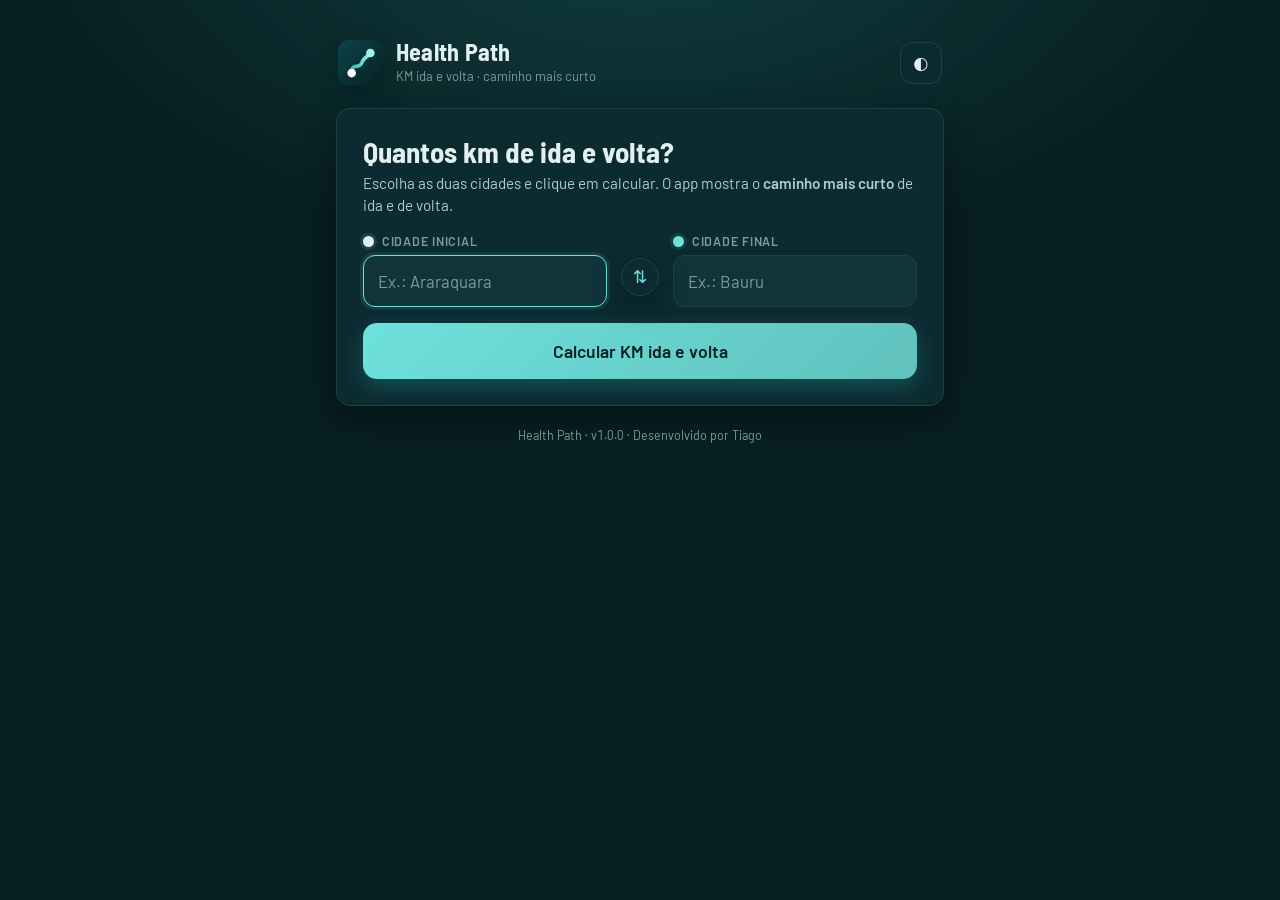
==== path/index.html @ 0a51edda "Health Path 1.0.0: KM ida e volta entre duas cidades (PWA + arquivo único) Co-Authored-By: Claude So" ====
<!doctype html>
<html lang="pt-BR" data-tema="escuro">
<head>
<meta charset="utf-8">
<meta name="viewport" content="width=device-width,initial-scale=1,viewport-fit=cover">
<meta http-equiv="Content-Security-Policy" content="default-src 'self'; script-src 'self'; style-src 'self'; img-src 'self' data:; font-src 'self' data:; connect-src 'self' https://valhalla1.openstreetmap.de https://routing.openstreetmap.de; manifest-src 'self'; base-uri 'none'; form-action 'none'">
<title>Health Path · KM ida e volta</title>
<meta name="description" content="Health Path: KM de ida e volta entre duas cidades, pelo caminho mais curto.">
<meta name="theme-color" content="#071E22">
<link rel="manifest" href="manifest.webmanifest">
<link rel="icon" type="image/svg+xml" href="icons/icone.svg">
<link rel="apple-touch-icon" href="icons/icon-192.png">
<link rel="stylesheet" href="path.css">
</head>
<body>
<main class="app">
  <header class="topo">
    <div class="marca">
      <svg class="logo" viewBox="0 0 64 64" aria-hidden="true"><defs><linearGradient id="lg" x1="0" y1="0" x2="1" y2="1"><stop offset="0" stop-color="#0e444b"/><stop offset="1" stop-color="#061f23"/></linearGradient><linearGradient id="lt" x1="0" y1="1" x2="1" y2="0"><stop offset="0" stop-color="#2fb5ac"/><stop offset="1" stop-color="#9af5ea"/></linearGradient></defs><rect width="64" height="64" rx="15" fill="url(#lg)"/><path d="M19 45C19 31 30 41 33 32S45 21 45 19" fill="none" stroke="url(#lt)" stroke-width="5" stroke-linecap="round"/><circle cx="19" cy="46" r="6" fill="#fff"/><circle cx="45" cy="18" r="6" fill="#9af5ea"/></svg>
      <div><b>Health Path</b><span>KM ida e volta · caminho mais curto</span></div>
    </div>
    <div class="topo-bt">
      <button type="button" class="ic-bt" id="bt-instalar" hidden title="Instalar o aplicativo" aria-label="Instalar o aplicativo">⬇</button>
      <button type="button" class="ic-bt" id="bt-tema" title="Trocar tema (claro/escuro)" aria-label="Trocar tema">◐</button>
    </div>
  </header>

  <section class="card" aria-labelledby="h-calc">
    <h1 id="h-calc">Quantos km de ida e volta?</h1>
    <p class="sub">Escolha as duas cidades e clique em calcular. O app mostra o <b>caminho mais curto</b> de ida e de volta.</p>
    <form id="form" autocomplete="off" novalidate>
      <div class="par">
        <label class="campo" for="in-a"><span class="rot"><i class="pino a"></i>Cidade inicial</span>
          <input id="in-a" type="text" inputmode="search" placeholder="Ex.: Araraquara" autocapitalize="words" spellcheck="false" aria-autocomplete="list" aria-controls="sug-a" role="combobox" aria-expanded="false">
          <ul class="sug" id="sug-a" role="listbox" hidden></ul>
        </label>
        <button type="button" class="troca" id="bt-troca" title="Inverter as cidades" aria-label="Inverter as cidades">⇅</button>
        <label class="campo" for="in-b"><span class="rot"><i class="pino b"></i>Cidade final</span>
          <input id="in-b" type="text" inputmode="search" placeholder="Ex.: Bauru" autocapitalize="words" spellcheck="false" aria-autocomplete="list" aria-controls="sug-b" role="combobox" aria-expanded="false">
          <ul class="sug" id="sug-b" role="listbox" hidden></ul>
        </label>
      </div>
      <p class="erro" id="erro" role="alert" hidden></p>
      <button type="submit" class="calc" id="bt-calc"><span class="calc-t">Calcular KM ida e volta</span><span class="calc-s" aria-hidden="true"></span></button>
    </form>
    <div class="recentes" id="recentes" hidden><span>Recentes</span><div id="rec-lista"></div></div>
  </section>

  <section class="card res" id="res" aria-live="polite" hidden>
    <div class="res-topo"><span class="rota" id="res-rota"></span></div>
    <div class="total"><b id="res-total">0</b><span>km · ida e volta</span></div>
    <div class="stats">
      <div><small>Ida</small><b id="res-ida">0 km</b></div>
      <div><small>Volta</small><b id="res-volta">0 km</b></div>
      <div><small>Tempo (ida e volta)</small><b id="res-tempo">—</b></div>
    </div>
    <div class="mapa" id="res-mapa" role="img" aria-label="Desenho do caminho"></div>
    <div class="acoes"><button type="button" class="sec" id="bt-copiar">Copiar resultado</button><button type="button" class="sec" id="bt-novo">Nova consulta</button></div>
    <p class="nota">Estimativa pelo caminho mais curto (rodovia, rua, vicinal ou estradinha), dados do OpenStreetMap, sem trânsito e sem o percurso dentro das cidades. Cada trecho vai de sede de cidade a sede de cidade.</p>
  </section>

  <footer class="rodape">Health Path · <span id="versao">v1.0.0</span> · Desenvolvido por Tiago</footer>
</main>
<div class="toast" id="toast" role="status" hidden></div>
<script src="path.js"></script>
</body>
</html>
---- path/path.css ----
/* Health Path · mesma identidade do Health Log (cores, Barlow). Pensado para celular e computador. */
@font-face{font-family:'Barlow';font-style:normal;font-weight:400;font-display:swap;src:url(../fonts/Barlow-400.woff2) format('woff2')}
@font-face{font-family:'Barlow';font-style:normal;font-weight:500;font-display:swap;src:url(../fonts/Barlow-500.woff2) format('woff2')}
@font-face{font-family:'Barlow';font-style:normal;font-weight:600;font-display:swap;src:url(../fonts/Barlow-600.woff2) format('woff2')}
@font-face{font-family:'Barlow Semi Condensed';font-style:normal;font-weight:600;font-display:swap;src:url(../fonts/BarlowSemiCondensed-600.woff2) format('woff2')}
@font-face{font-family:'Barlow Semi Condensed';font-style:normal;font-weight:700;font-display:swap;src:url(../fonts/BarlowSemiCondensed-700.woff2) format('woff2')}
:root{--papel:#EEF3F3;--sup:#FFFFFF;--sup2:#F4F8F8;--tinta:#0F2E33;--tinta2:#3A5458;--mudo:#62797C;--linha:#D2DEDE;--teal:#0F4B55;--tealBg:#DFF3F2;--acento:#137F7A;--priTxt:#FFFFFF;--aqua:#2FB5AC;--no:#D03A3A;--noBg:#FBE9E9;--sombra:0 10px 30px rgba(15,75,85,.10);--r:14px}
:root[data-tema="escuro"]{--papel:#071E22;--sup:#0C2B31;--sup2:#10343A;--tinta:#E2F0F0;--tinta2:#B3CBCC;--mudo:#7E9B9D;--linha:#1E4148;--teal:#61C1BD;--tealBg:#113F3F;--acento:#6EE1DC;--priTxt:#062024;--aqua:#6EE1DC;--no:#E25555;--noBg:#3A1A1E;--sombra:0 10px 30px rgba(0,0,0,.35)}
*{box-sizing:border-box}
html{-webkit-text-size-adjust:100%}
body{margin:0;min-height:100vh;background:radial-gradient(900px 500px at 50% -10%,var(--tealBg),transparent 70%),var(--papel);color:var(--tinta);font-family:"Barlow",system-ui,"Segoe UI",sans-serif;font-size:16px;line-height:1.45;-webkit-font-smoothing:antialiased;font-variant-numeric:tabular-nums}
button,input{font:inherit;color:inherit}
[hidden]{display:none!important}
:focus-visible{outline:2px solid var(--aqua);outline-offset:2px}
.app{max-width:640px;margin:0 auto;padding:max(14px,env(safe-area-inset-top)) 16px max(18px,env(safe-area-inset-bottom));display:flex;flex-direction:column;gap:16px}
.topo{display:flex;align-items:center;justify-content:space-between;gap:12px;padding:6px 2px}
.marca{display:flex;align-items:center;gap:12px;min-width:0}
.logo{width:46px;height:46px;flex:none;filter:drop-shadow(0 4px 10px rgba(0,0,0,.25))}
.marca b{display:block;font-family:"Barlow Semi Condensed";font-weight:700;font-size:1.5rem;line-height:1;letter-spacing:.01em}
.marca span{display:block;color:var(--mudo);font-size:.82rem;margin-top:3px}
.topo-bt{display:flex;gap:8px}
.ic-bt{width:42px;height:42px;border-radius:12px;border:1px solid var(--linha);background:var(--sup);color:var(--tinta);cursor:pointer;font-size:1.1rem;display:grid;place-items:center}
.ic-bt:hover{border-color:var(--aqua)}
.card{background:var(--sup);border:1px solid var(--linha);border-radius:var(--r);box-shadow:var(--sombra);padding:20px 18px}
h1{margin:0 0 4px;font-family:"Barlow Semi Condensed";font-weight:700;font-size:1.55rem;line-height:1.15}
.sub{margin:0 0 16px;color:var(--tinta2);font-size:.95rem}
.par{display:grid;gap:10px;position:relative}
.campo{display:block;position:relative}
.rot{display:flex;align-items:center;gap:8px;font-size:.78rem;font-weight:600;color:var(--mudo);text-transform:uppercase;letter-spacing:.06em;margin-bottom:5px}
.pino{width:11px;height:11px;border-radius:50%;display:inline-block}
.pino.a{background:var(--tinta);box-shadow:0 0 0 3px var(--linha)}
.pino.b{background:var(--aqua);box-shadow:0 0 0 3px var(--tealBg)}
.campo input{width:100%;height:52px;padding:0 14px;border-radius:12px;border:1.5px solid var(--linha);background:var(--sup2);font-size:1.05rem;font-weight:500}
.campo input:focus{border-color:var(--aqua);outline:none;box-shadow:0 0 0 3px var(--tealBg)}
.campo input::placeholder{color:var(--mudo);font-weight:400}
.troca{position:absolute;right:10px;top:50%;transform:translateY(-6px);z-index:2;width:38px;height:38px;border-radius:50%;border:1.5px solid var(--linha);background:var(--sup);color:var(--acento);cursor:pointer;font-size:1.1rem;box-shadow:var(--sombra)}
.troca:hover{border-color:var(--aqua)}
.sug{list-style:none;margin:6px 0 0;padding:4px;position:absolute;left:0;right:0;z-index:20;max-height:260px;overflow:auto;background:var(--sup);border:1px solid var(--linha);border-radius:12px;box-shadow:var(--sombra)}
.sug li{padding:11px 12px;border-radius:8px;cursor:pointer;display:flex;justify-content:space-between;gap:10px}
.sug li span{color:var(--mudo);font-weight:600}
.sug li[aria-selected="true"],.sug li:hover{background:var(--tealBg)}
.erro{margin:12px 0 0;padding:9px 12px;border-radius:10px;background:var(--noBg);color:var(--no);font-size:.9rem;font-weight:500}
.calc{margin-top:16px;width:100%;height:56px;border:0;border-radius:14px;background:linear-gradient(135deg,var(--aqua),var(--teal));color:var(--priTxt);font-weight:700;font-size:1.1rem;cursor:pointer;display:flex;align-items:center;justify-content:center;gap:10px;box-shadow:0 8px 20px rgba(47,181,172,.28)}
.calc:hover{filter:brightness(1.06)}
.calc:active{transform:translateY(1px)}
.calc[disabled]{opacity:.75;cursor:progress}
.calc-s{width:18px;height:18px;border-radius:50%;border:3px solid currentColor;border-right-color:transparent;display:none;animation:gira .8s linear infinite}
.calc.carregando .calc-s{display:inline-block}
@keyframes gira{to{transform:rotate(360deg)}}
.recentes{margin-top:14px;display:flex;flex-wrap:wrap;align-items:center;gap:8px}
.recentes>span{font-size:.75rem;font-weight:600;color:var(--mudo);text-transform:uppercase;letter-spacing:.06em}
#rec-lista{display:flex;flex-wrap:wrap;gap:8px}
#rec-lista button{min-height:40px;border:1px solid var(--linha);background:var(--sup2);border-radius:20px;padding:6px 12px;font-size:.85rem;cursor:pointer}
#rec-lista button:hover{border-color:var(--aqua)}
.res{animation:entra .35s ease both}
@keyframes entra{from{opacity:0;transform:translateY(8px)}to{opacity:1;transform:none}}
.res-topo .rota{font-weight:600;color:var(--tinta2);font-size:.95rem}
.total{display:flex;align-items:baseline;gap:10px;flex-wrap:wrap;margin:8px 0 14px}
.total b{font-family:"Barlow Semi Condensed";font-weight:700;font-size:3.4rem;line-height:1;color:var(--acento)}
.total span{color:var(--mudo);font-weight:600}
.stats{display:grid;grid-template-columns:repeat(3,1fr);gap:10px}
.stats>div{background:var(--sup2);border:1px solid var(--linha);border-radius:12px;padding:10px 12px}
.stats small{display:block;color:var(--mudo);font-size:.72rem;font-weight:600;text-transform:uppercase;letter-spacing:.05em}
.stats b{font-family:"Barlow Semi Condensed";font-weight:700;font-size:1.25rem}
.mapa{margin:14px 0 4px;border-radius:12px;border:1px solid var(--linha);background:var(--sup2);overflow:hidden}
.mapa svg{display:block;width:100%;height:auto}
.acoes{display:flex;gap:10px;margin-top:12px}
.sec{flex:1;height:46px;border-radius:12px;border:1.5px solid var(--linha);background:var(--sup);font-weight:600;cursor:pointer}
.sec:hover{border-color:var(--aqua)}
.nota{margin:12px 0 0;color:var(--mudo);font-size:.78rem}
.rodape{text-align:center;color:var(--mudo);font-size:.78rem;padding:4px 0 8px}
.toast{position:fixed;left:50%;bottom:max(22px,env(safe-area-inset-bottom));transform:translateX(-50%);background:var(--tinta);color:var(--papel);padding:10px 16px;border-radius:12px;font-weight:600;font-size:.9rem;z-index:50;box-shadow:var(--sombra)}
.m-linha{fill:none;stroke-linecap:round;stroke-linejoin:round}
@media (min-width:700px){.app{padding-top:34px}.card{padding:26px 26px}.par{grid-template-columns:1fr 46px 1fr;align-items:start}.troca{position:static;transform:none;margin-top:26px;justify-self:center}h1{font-size:1.8rem}}
@media (max-width:380px){.total b{font-size:2.8rem}.stats b{font-size:1.05rem}}
@media (prefers-reduced-motion:reduce){*{animation:none!important}}
.m-svg{color:var(--tinta)}
@media (max-width:520px){.stats{grid-template-columns:1fr 1fr}.stats>div:last-child{grid-column:1/3}}
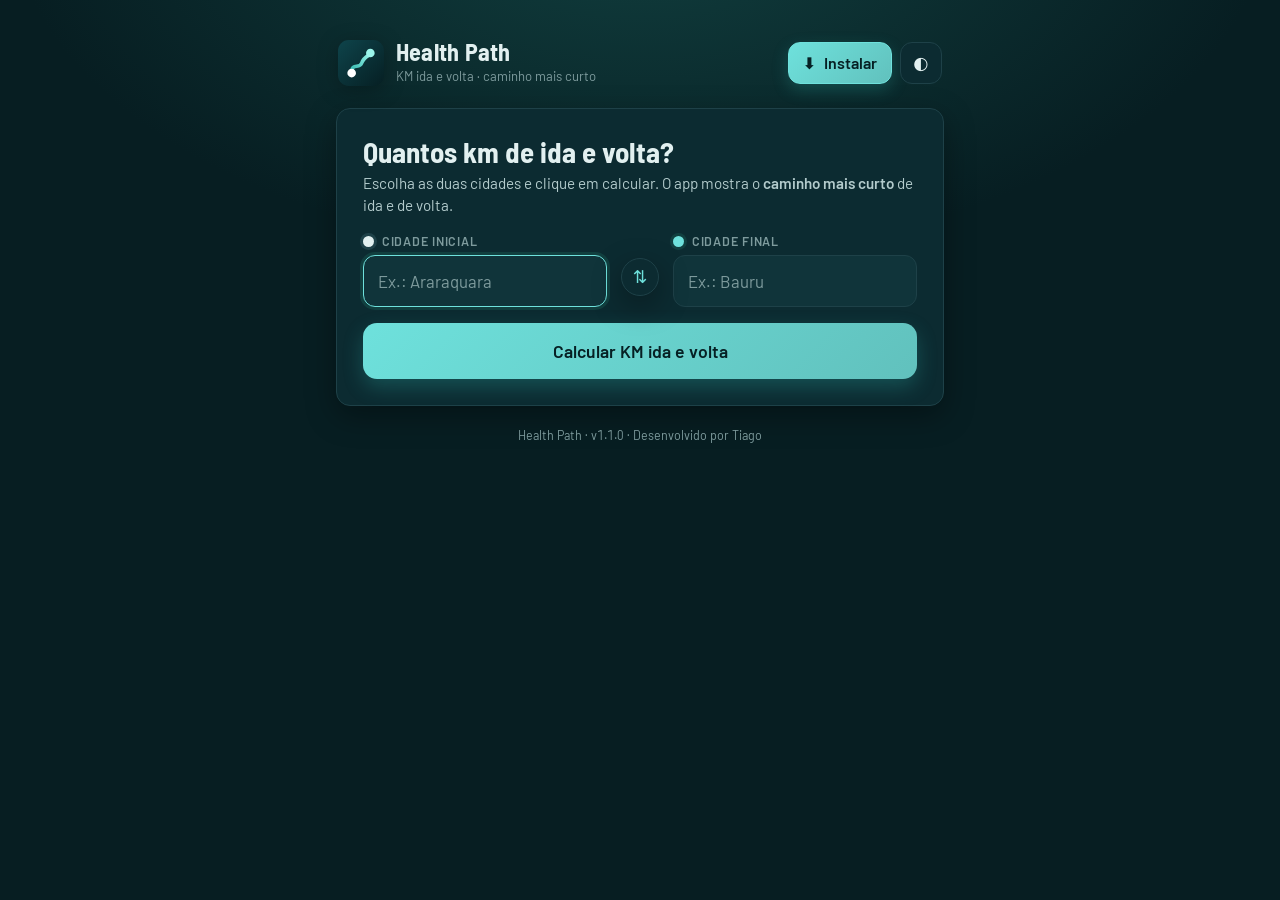
==== commit ce5073ad: "Health Path 1.1.0: tempo em carro pela rota mais rápida e botão Instalar fixo Co-Authored-By: Claude" ====
--- a/path/index.html
+++ b/path/index.html
@@ -20,7 +20,7 @@
       <div><b>Health Path</b><span>KM ida e volta · caminho mais curto</span></div>
     </div>
     <div class="topo-bt">
-      <button type="button" class="ic-bt" id="bt-instalar" hidden title="Instalar o aplicativo" aria-label="Instalar o aplicativo">⬇</button>
+      <button type="button" class="inst" id="bt-instalar" title="Instalar o Health Path neste aparelho"><span class="inst-i" aria-hidden="true">⬇</span><span id="inst-t">Instalar</span></button>
       <button type="button" class="ic-bt" id="bt-tema" title="Trocar tema (claro/escuro)" aria-label="Trocar tema">◐</button>
     </div>
   </header>
@@ -50,16 +50,16 @@
     <div class="res-topo"><span class="rota" id="res-rota"></span></div>
     <div class="total"><b id="res-total">0</b><span>km · ida e volta</span></div>
     <div class="stats">
-      <div><small>Ida</small><b id="res-ida">0 km</b></div>
-      <div><small>Volta</small><b id="res-volta">0 km</b></div>
-      <div><small>Tempo (ida e volta)</small><b id="res-tempo">—</b></div>
+      <div><small>Ida</small><b id="res-ida">0 km</b><em id="res-ida-t"></em></div>
+      <div><small>Volta</small><b id="res-volta">0 km</b><em id="res-volta-t"></em></div>
+      <div><small>Tempo em carro</small><b id="res-tempo">—</b><em>ida e volta</em></div>
     </div>
     <div class="mapa" id="res-mapa" role="img" aria-label="Desenho do caminho"></div>
     <div class="acoes"><button type="button" class="sec" id="bt-copiar">Copiar resultado</button><button type="button" class="sec" id="bt-novo">Nova consulta</button></div>
-    <p class="nota">Estimativa pelo caminho mais curto (rodovia, rua, vicinal ou estradinha), dados do OpenStreetMap, sem trânsito e sem o percurso dentro das cidades. Cada trecho vai de sede de cidade a sede de cidade.</p>
+    <p class="nota">Os <b>km</b> são do caminho mais curto (rodovia, rua, vicinal ou estradinha). O <b>tempo em carro</b> é o da rota mais rápida entre as duas cidades, de carro, sem trânsito e sem parar. Dados do OpenStreetMap; cada trecho vai de sede de cidade a sede de cidade.</p>
   </section>
 
-  <footer class="rodape">Health Path · <span id="versao">v1.0.0</span> · Desenvolvido por Tiago</footer>
+  <footer class="rodape">Health Path · <span id="versao">v1.1.0</span> · Desenvolvido por Tiago</footer>
 </main>
 <div class="toast" id="toast" role="status" hidden></div>
 <script src="path.js"></script>
--- a/path/path.css
+++ b/path/path.css
@@ -76,3 +76,9 @@
 @media (prefers-reduced-motion:reduce){*{animation:none!important}}
 .m-svg{color:var(--tinta)}
 @media (max-width:520px){.stats{grid-template-columns:1fr 1fr}.stats>div:last-child{grid-column:1/3}}
+
+.inst{display:flex;align-items:center;gap:8px;height:42px;padding:0 14px;border-radius:12px;border:1.5px solid var(--aqua);background:linear-gradient(135deg,var(--aqua),var(--teal));color:var(--priTxt);font-weight:700;cursor:pointer;box-shadow:0 6px 16px rgba(47,181,172,.25)}
+.inst:hover{filter:brightness(1.07)}
+.inst:disabled,.inst.instalado{background:var(--sup2);border-color:var(--linha);color:var(--mudo);box-shadow:none;cursor:default;filter:grayscale(1);opacity:.85}
+.stats em{display:block;font-style:normal;color:var(--mudo);font-size:.8rem;font-weight:500}
+@media (max-width:420px){.inst-i{display:none}.inst{padding:0 12px}}
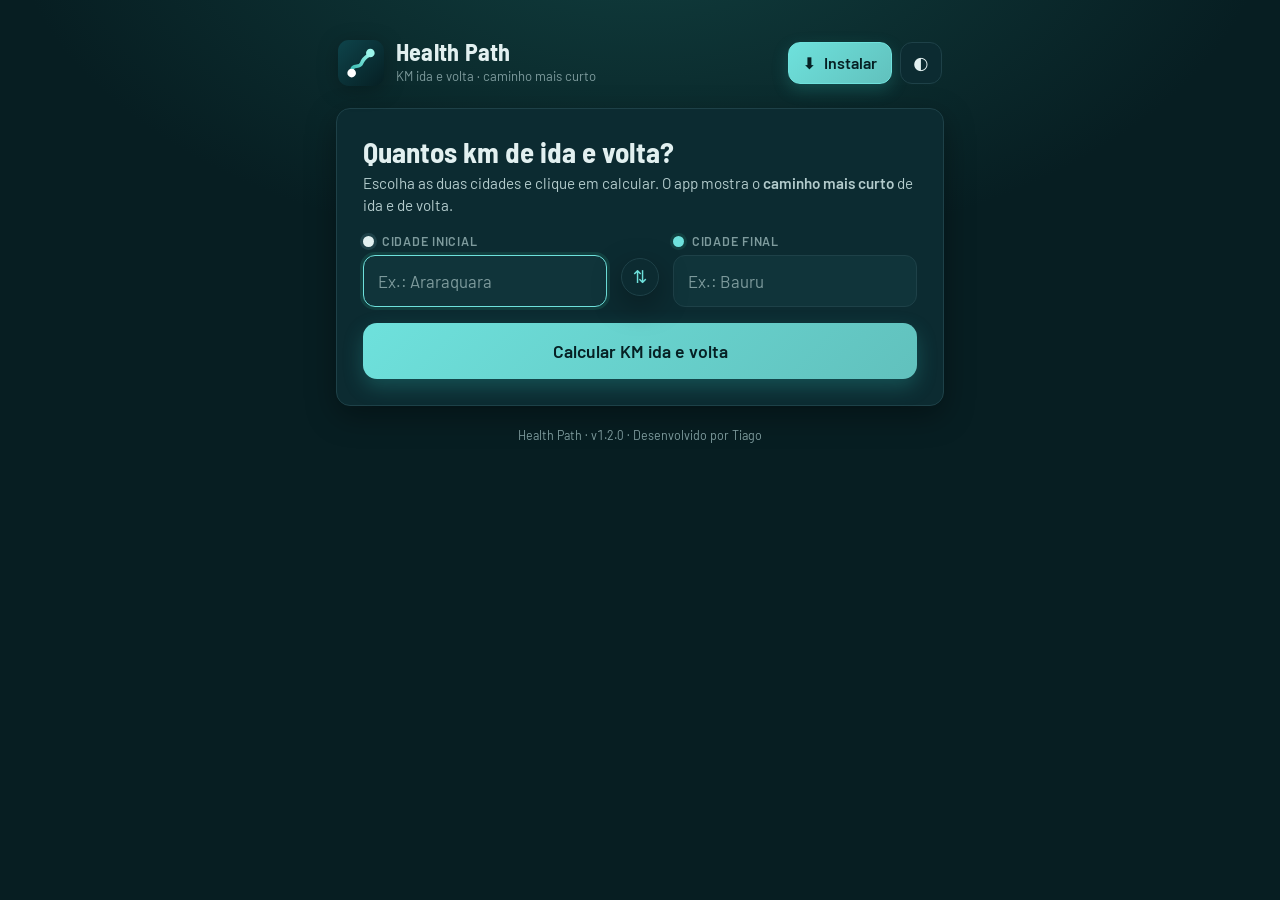
==== commit 349c5196: "Health Path 1.2.0: tempo em carro pela média de dois serviços de rota Co-Authored-By: Claude Sonnet " ====
--- a/path/index.html
+++ b/path/index.html
@@ -56,10 +56,10 @@
     </div>
     <div class="mapa" id="res-mapa" role="img" aria-label="Desenho do caminho"></div>
     <div class="acoes"><button type="button" class="sec" id="bt-copiar">Copiar resultado</button><button type="button" class="sec" id="bt-novo">Nova consulta</button></div>
-    <p class="nota">Os <b>km</b> são do caminho mais curto (rodovia, rua, vicinal ou estradinha). O <b>tempo em carro</b> é o da rota mais rápida entre as duas cidades, de carro, sem trânsito e sem parar. Dados do OpenStreetMap; cada trecho vai de sede de cidade a sede de cidade.</p>
+    <p class="nota">Os <b>km</b> são do caminho mais curto (rodovia, rua, vicinal ou estradinha). O <b>tempo em carro</b> é a média de dois serviços de rota (rota mais rápida, de carro, sem trânsito e sem parar), por isso pode ficar um pouco diferente do Google Maps, que usa o trânsito. Dados do OpenStreetMap; cada trecho vai de sede de cidade a sede de cidade.</p>
   </section>
 
-  <footer class="rodape">Health Path · <span id="versao">v1.1.0</span> · Desenvolvido por Tiago</footer>
+  <footer class="rodape">Health Path · <span id="versao">v1.2.0</span> · Desenvolvido por Tiago</footer>
 </main>
 <div class="toast" id="toast" role="status" hidden></div>
 <script src="path.js"></script>
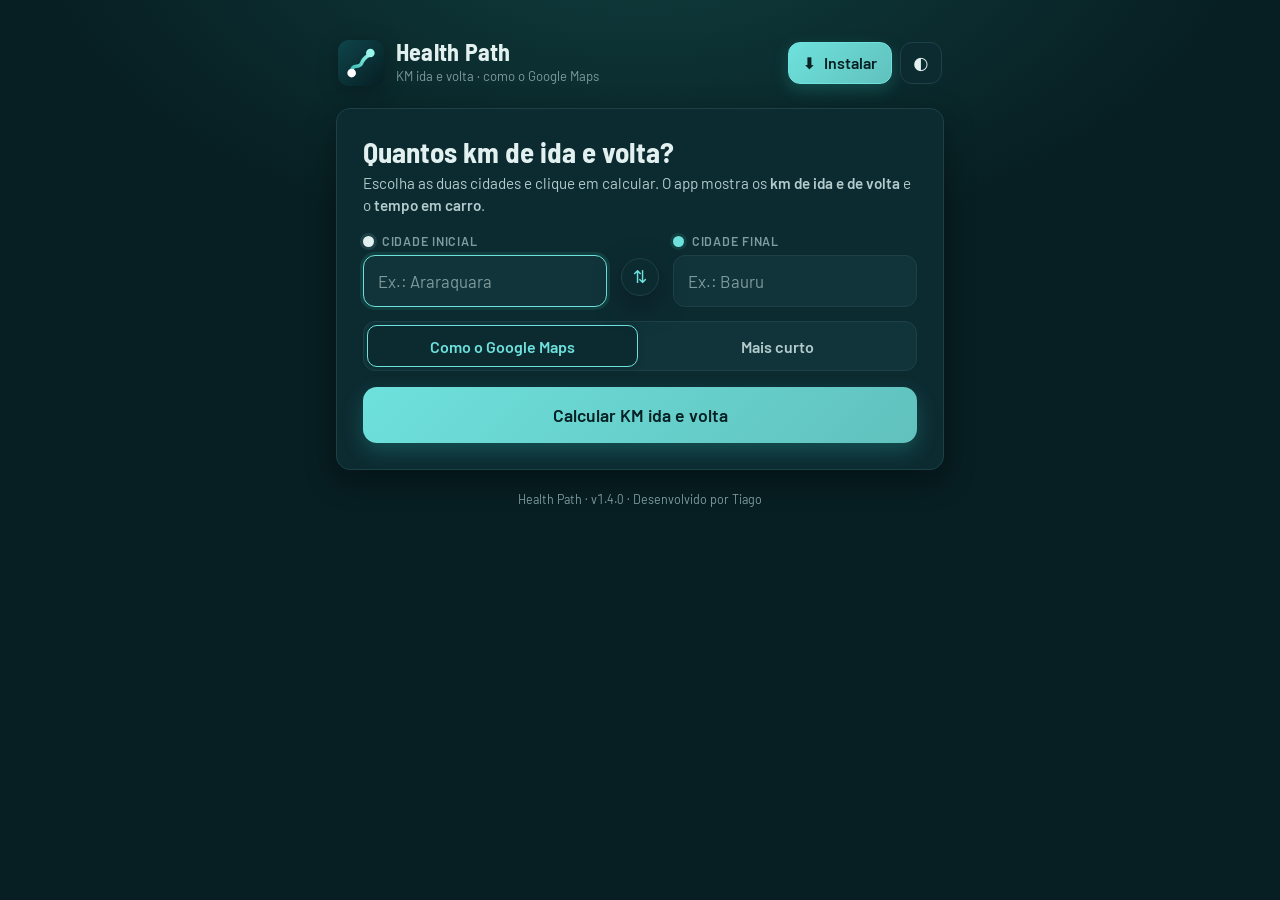
==== commit 30bd08c7: "Health Path 1.4.0: modo Como o Google Maps e pesquisa sempre na rede Co-Authored-By: Claude Sonnet 5" ====
--- a/path/index.html
+++ b/path/index.html
@@ -17,7 +17,7 @@
   <header class="topo">
     <div class="marca">
       <svg class="logo" viewBox="0 0 64 64" aria-hidden="true"><defs><linearGradient id="lg" x1="0" y1="0" x2="1" y2="1"><stop offset="0" stop-color="#0e444b"/><stop offset="1" stop-color="#061f23"/></linearGradient><linearGradient id="lt" x1="0" y1="1" x2="1" y2="0"><stop offset="0" stop-color="#2fb5ac"/><stop offset="1" stop-color="#9af5ea"/></linearGradient></defs><rect width="64" height="64" rx="15" fill="url(#lg)"/><path d="M19 45C19 31 30 41 33 32S45 21 45 19" fill="none" stroke="url(#lt)" stroke-width="5" stroke-linecap="round"/><circle cx="19" cy="46" r="6" fill="#fff"/><circle cx="45" cy="18" r="6" fill="#9af5ea"/></svg>
-      <div><b>Health Path</b><span>KM ida e volta · caminho mais curto</span></div>
+      <div><b>Health Path</b><span>KM ida e volta · como o Google Maps</span></div>
     </div>
     <div class="topo-bt">
       <button type="button" class="inst" id="bt-instalar" title="Instalar o Health Path neste aparelho"><span class="inst-i" aria-hidden="true">⬇</span><span id="inst-t">Instalar</span></button>
@@ -25,9 +25,11 @@
     </div>
   </header>
 
+  <div class="aviso-rede" id="aviso-rede" role="status" hidden>Sem internet. O Health Path precisa de rede: cada consulta é feita na hora, pela internet.</div>
+
   <section class="card" aria-labelledby="h-calc">
     <h1 id="h-calc">Quantos km de ida e volta?</h1>
-    <p class="sub">Escolha as duas cidades e clique em calcular. O app mostra o <b>caminho mais curto</b> de ida e de volta.</p>
+    <p class="sub">Escolha as duas cidades e clique em calcular. O app mostra os <b>km de ida e de volta</b> e o <b>tempo em carro</b>.</p>
     <form id="form" autocomplete="off" novalidate>
       <div class="par">
         <label class="campo" for="in-a"><span class="rot"><i class="pino a"></i>Cidade inicial</span>
@@ -40,6 +42,7 @@
           <ul class="sug" id="sug-b" role="listbox" hidden></ul>
         </label>
       </div>
+      <div class="modo" role="group" aria-label="Como calcular o caminho"><button type="button" data-modo="google" aria-pressed="true">Como o Google Maps</button><button type="button" data-modo="curto" aria-pressed="false">Mais curto</button></div>
       <p class="erro" id="erro" role="alert" hidden></p>
       <button type="submit" class="calc" id="bt-calc"><span class="calc-t">Calcular KM ida e volta</span><span class="calc-s" aria-hidden="true"></span></button>
     </form>
@@ -56,10 +59,10 @@
     </div>
     <div class="mapa" id="res-mapa" role="img" aria-label="Desenho do caminho"></div>
     <div class="acoes"><button type="button" class="sec" id="bt-copiar">Copiar resultado</button><button type="button" class="sec" id="bt-novo">Nova consulta</button></div>
-    <p class="nota">Os <b>km</b> são do caminho mais curto (rodovia, rua, vicinal ou estradinha). O <b>tempo em carro</b> é a média de dois serviços de rota (rota mais rápida, de carro, sem trânsito e sem parar), por isso pode ficar um pouco diferente do Google Maps, que usa o trânsito. Dados do OpenStreetMap; cada trecho vai de sede de cidade a sede de cidade.</p>
+    <p class="nota" id="nota-modo"></p>
   </section>
 
-  <footer class="rodape">Health Path · <span id="versao">v1.2.0</span> · Desenvolvido por Tiago</footer>
+  <footer class="rodape">Health Path · <span id="versao">v1.4.0</span> · Desenvolvido por Tiago</footer>
 </main>
 <div class="toast" id="toast" role="status" hidden></div>
 <script src="path.js"></script>
--- a/path/path.css
+++ b/path/path.css
@@ -82,3 +82,7 @@
 .inst:disabled,.inst.instalado{background:var(--sup2);border-color:var(--linha);color:var(--mudo);box-shadow:none;cursor:default;filter:grayscale(1);opacity:.85}
 .stats em{display:block;font-style:normal;color:var(--mudo);font-size:.8rem;font-weight:500}
 @media (max-width:420px){.inst-i{display:none}.inst{padding:0 12px}}
+.modo{display:flex;gap:6px;margin-top:14px;padding:4px;border-radius:12px;background:var(--sup2);border:1px solid var(--linha)}
+.modo button{flex:1;min-height:40px;border:0;border-radius:9px;background:transparent;color:var(--tinta2);font-weight:600;cursor:pointer}
+.modo button[aria-pressed="true"]{background:var(--sup);color:var(--acento);box-shadow:0 2px 8px rgba(0,0,0,.18);outline:1.5px solid var(--aqua)}
+.aviso-rede{padding:10px 14px;border-radius:12px;background:var(--noBg);color:var(--no);font-weight:600;font-size:.9rem;border:1px solid var(--no)}
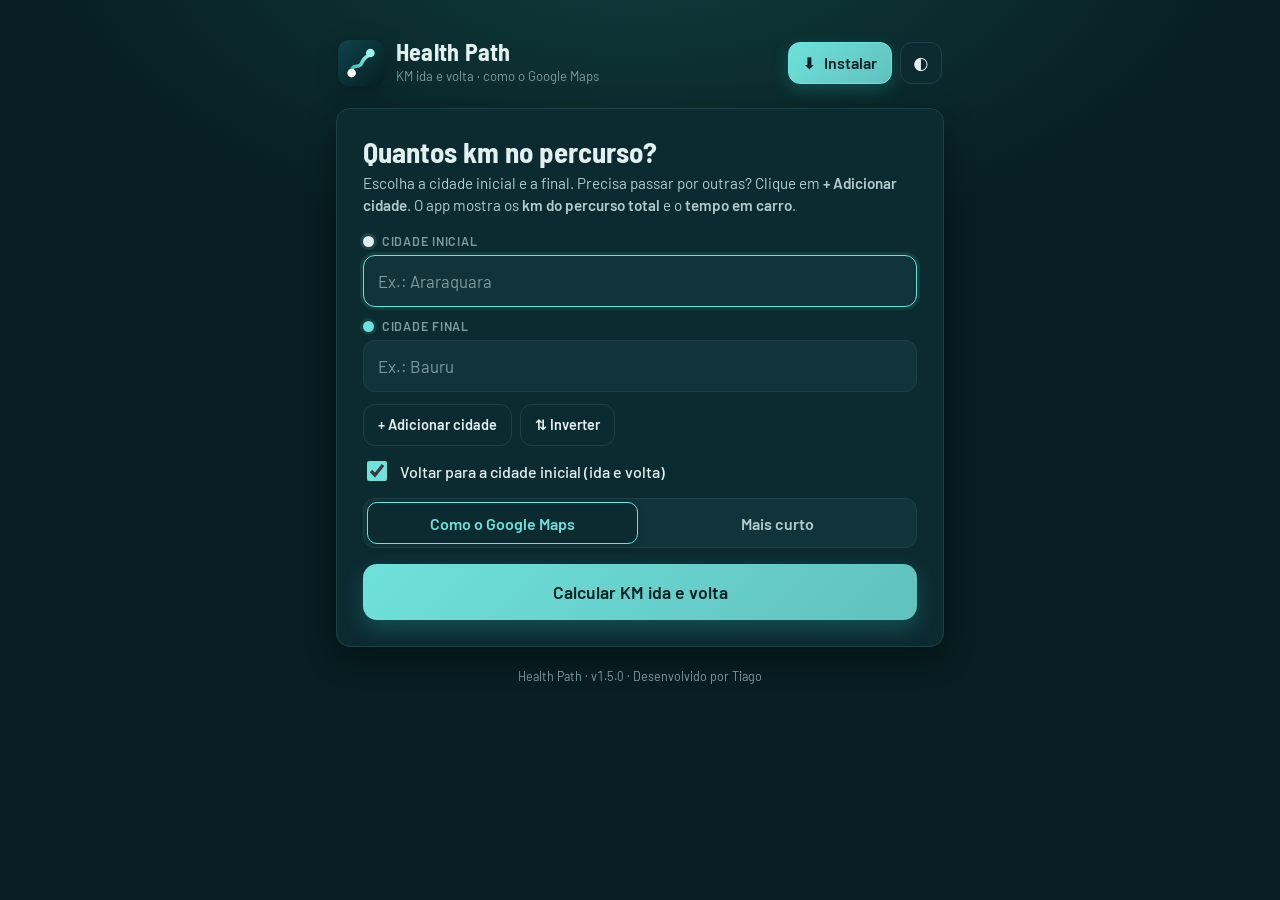
==== commit ef314179: "Health Path 1.5.0: várias cidades (percurso total) e app independente do Health Log Co-Authored-By: " ====
--- a/path/index.html
+++ b/path/index.html
@@ -28,20 +28,15 @@
   <div class="aviso-rede" id="aviso-rede" role="status" hidden>Sem internet. O Health Path precisa de rede: cada consulta é feita na hora, pela internet.</div>
 
   <section class="card" aria-labelledby="h-calc">
-    <h1 id="h-calc">Quantos km de ida e volta?</h1>
-    <p class="sub">Escolha as duas cidades e clique em calcular. O app mostra os <b>km de ida e de volta</b> e o <b>tempo em carro</b>.</p>
+    <h1 id="h-calc">Quantos km no percurso?</h1>
+    <p class="sub">Escolha a cidade inicial e a final. Precisa passar por outras? Clique em <b>+ Adicionar cidade</b>. O app mostra os <b>km do percurso total</b> e o <b>tempo em carro</b>.</p>
     <form id="form" autocomplete="off" novalidate>
-      <div class="par">
-        <label class="campo" for="in-a"><span class="rot"><i class="pino a"></i>Cidade inicial</span>
-          <input id="in-a" type="text" inputmode="search" placeholder="Ex.: Araraquara" autocapitalize="words" spellcheck="false" aria-autocomplete="list" aria-controls="sug-a" role="combobox" aria-expanded="false">
-          <ul class="sug" id="sug-a" role="listbox" hidden></ul>
-        </label>
-        <button type="button" class="troca" id="bt-troca" title="Inverter as cidades" aria-label="Inverter as cidades">⇅</button>
-        <label class="campo" for="in-b"><span class="rot"><i class="pino b"></i>Cidade final</span>
-          <input id="in-b" type="text" inputmode="search" placeholder="Ex.: Bauru" autocapitalize="words" spellcheck="false" aria-autocomplete="list" aria-controls="sug-b" role="combobox" aria-expanded="false">
-          <ul class="sug" id="sug-b" role="listbox" hidden></ul>
-        </label>
+      <div class="campos" id="campos"></div>
+      <div class="linha-bt">
+        <button type="button" class="sec peq" id="bt-add" title="Adicionar uma cidade no meio do percurso">+ Adicionar cidade</button>
+        <button type="button" class="sec peq" id="bt-troca" title="Inverter a ordem das cidades">⇅ Inverter</button>
       </div>
+      <label class="chk"><input type="checkbox" id="chk-volta" checked><span>Voltar para a cidade inicial (ida e volta)</span></label>
       <div class="modo" role="group" aria-label="Como calcular o caminho"><button type="button" data-modo="google" aria-pressed="true">Como o Google Maps</button><button type="button" data-modo="curto" aria-pressed="false">Mais curto</button></div>
       <p class="erro" id="erro" role="alert" hidden></p>
       <button type="submit" class="calc" id="bt-calc"><span class="calc-t">Calcular KM ida e volta</span><span class="calc-s" aria-hidden="true"></span></button>
@@ -51,18 +46,19 @@
 
   <section class="card res" id="res" aria-live="polite" hidden>
     <div class="res-topo"><span class="rota" id="res-rota"></span></div>
-    <div class="total"><b id="res-total">0</b><span>km · ida e volta</span></div>
+    <div class="total"><b id="res-total">0</b><span id="res-total-r">km · ida e volta</span></div>
     <div class="stats">
       <div><small>Ida</small><b id="res-ida">0 km</b><em id="res-ida-t"></em></div>
       <div><small>Volta</small><b id="res-volta">0 km</b><em id="res-volta-t"></em></div>
       <div><small>Tempo em carro</small><b id="res-tempo">—</b><em>ida e volta</em></div>
     </div>
     <div class="mapa" id="res-mapa" role="img" aria-label="Desenho do caminho"></div>
+    <ol class="trechos" id="res-trechos"></ol>
     <div class="acoes"><button type="button" class="sec" id="bt-copiar">Copiar resultado</button><button type="button" class="sec" id="bt-novo">Nova consulta</button></div>
     <p class="nota" id="nota-modo"></p>
   </section>
 
-  <footer class="rodape">Health Path · <span id="versao">v1.4.0</span> · Desenvolvido por Tiago</footer>
+  <footer class="rodape">Health Path · <span id="versao">v1.5.0</span> · Desenvolvido por Tiago</footer>
 </main>
 <div class="toast" id="toast" role="status" hidden></div>
 <script src="path.js"></script>
--- a/path/path.css
+++ b/path/path.css
@@ -1,9 +1,9 @@
 /* Health Path · mesma identidade do Health Log (cores, Barlow). Pensado para celular e computador. */
-@font-face{font-family:'Barlow';font-style:normal;font-weight:400;font-display:swap;src:url(../fonts/Barlow-400.woff2) format('woff2')}
-@font-face{font-family:'Barlow';font-style:normal;font-weight:500;font-display:swap;src:url(../fonts/Barlow-500.woff2) format('woff2')}
-@font-face{font-family:'Barlow';font-style:normal;font-weight:600;font-display:swap;src:url(../fonts/Barlow-600.woff2) format('woff2')}
-@font-face{font-family:'Barlow Semi Condensed';font-style:normal;font-weight:600;font-display:swap;src:url(../fonts/BarlowSemiCondensed-600.woff2) format('woff2')}
-@font-face{font-family:'Barlow Semi Condensed';font-style:normal;font-weight:700;font-display:swap;src:url(../fonts/BarlowSemiCondensed-700.woff2) format('woff2')}
+@font-face{font-family:'Barlow';font-style:normal;font-weight:400;font-display:swap;src:url(fonts/Barlow-400.woff2) format('woff2')}
+@font-face{font-family:'Barlow';font-style:normal;font-weight:500;font-display:swap;src:url(fonts/Barlow-500.woff2) format('woff2')}
+@font-face{font-family:'Barlow';font-style:normal;font-weight:600;font-display:swap;src:url(fonts/Barlow-600.woff2) format('woff2')}
+@font-face{font-family:'Barlow Semi Condensed';font-style:normal;font-weight:600;font-display:swap;src:url(fonts/BarlowSemiCondensed-600.woff2) format('woff2')}
+@font-face{font-family:'Barlow Semi Condensed';font-style:normal;font-weight:700;font-display:swap;src:url(fonts/BarlowSemiCondensed-700.woff2) format('woff2')}
 :root{--papel:#EEF3F3;--sup:#FFFFFF;--sup2:#F4F8F8;--tinta:#0F2E33;--tinta2:#3A5458;--mudo:#62797C;--linha:#D2DEDE;--teal:#0F4B55;--tealBg:#DFF3F2;--acento:#137F7A;--priTxt:#FFFFFF;--aqua:#2FB5AC;--no:#D03A3A;--noBg:#FBE9E9;--sombra:0 10px 30px rgba(15,75,85,.10);--r:14px}
 :root[data-tema="escuro"]{--papel:#071E22;--sup:#0C2B31;--sup2:#10343A;--tinta:#E2F0F0;--tinta2:#B3CBCC;--mudo:#7E9B9D;--linha:#1E4148;--teal:#61C1BD;--tealBg:#113F3F;--acento:#6EE1DC;--priTxt:#062024;--aqua:#6EE1DC;--no:#E25555;--noBg:#3A1A1E;--sombra:0 10px 30px rgba(0,0,0,.35)}
 *{box-sizing:border-box}
@@ -24,7 +24,7 @@
 .card{background:var(--sup);border:1px solid var(--linha);border-radius:var(--r);box-shadow:var(--sombra);padding:20px 18px}
 h1{margin:0 0 4px;font-family:"Barlow Semi Condensed";font-weight:700;font-size:1.55rem;line-height:1.15}
 .sub{margin:0 0 16px;color:var(--tinta2);font-size:.95rem}
-.par{display:grid;gap:10px;position:relative}
+
 .campo{display:block;position:relative}
 .rot{display:flex;align-items:center;gap:8px;font-size:.78rem;font-weight:600;color:var(--mudo);text-transform:uppercase;letter-spacing:.06em;margin-bottom:5px}
 .pino{width:11px;height:11px;border-radius:50%;display:inline-block}
@@ -86,3 +86,18 @@
 .modo button{flex:1;min-height:40px;border:0;border-radius:9px;background:transparent;color:var(--tinta2);font-weight:600;cursor:pointer}
 .modo button[aria-pressed="true"]{background:var(--sup);color:var(--acento);box-shadow:0 2px 8px rgba(0,0,0,.18);outline:1.5px solid var(--aqua)}
 .aviso-rede{padding:10px 14px;border-radius:12px;background:var(--noBg);color:var(--no);font-weight:600;font-size:.9rem;border:1px solid var(--no)}
+
+.campos{display:grid;gap:10px}
+.camp-l{display:grid;grid-template-columns:1fr;gap:0}
+.campo .rot .ac{margin-left:auto;display:flex;gap:6px}
+.campo .rot .ac button{border:1px solid var(--linha);background:var(--sup2);color:var(--tinta2);border-radius:8px;min-width:34px;min-height:30px;cursor:pointer;font-size:.9rem}
+.campo .rot .ac button:hover{border-color:var(--aqua)}
+.pino.m{background:var(--mudo);box-shadow:0 0 0 3px var(--linha)}
+.linha-bt{display:flex;gap:8px;margin-top:12px;flex-wrap:wrap}
+.sec.peq{flex:none;height:42px;padding:0 14px;font-size:.9rem}
+.chk{display:flex;align-items:center;gap:10px;margin-top:12px;cursor:pointer;font-weight:500}
+.chk input{width:20px;height:20px;accent-color:var(--aqua)}
+.trechos{list-style:none;margin:12px 0 0;padding:0;display:grid;gap:6px}
+.trechos li{display:flex;justify-content:space-between;gap:10px;padding:8px 12px;background:var(--sup2);border:1px solid var(--linha);border-radius:10px;font-size:.88rem}
+.trechos li b{white-space:nowrap}
+.trechos li span{color:var(--tinta2)}
